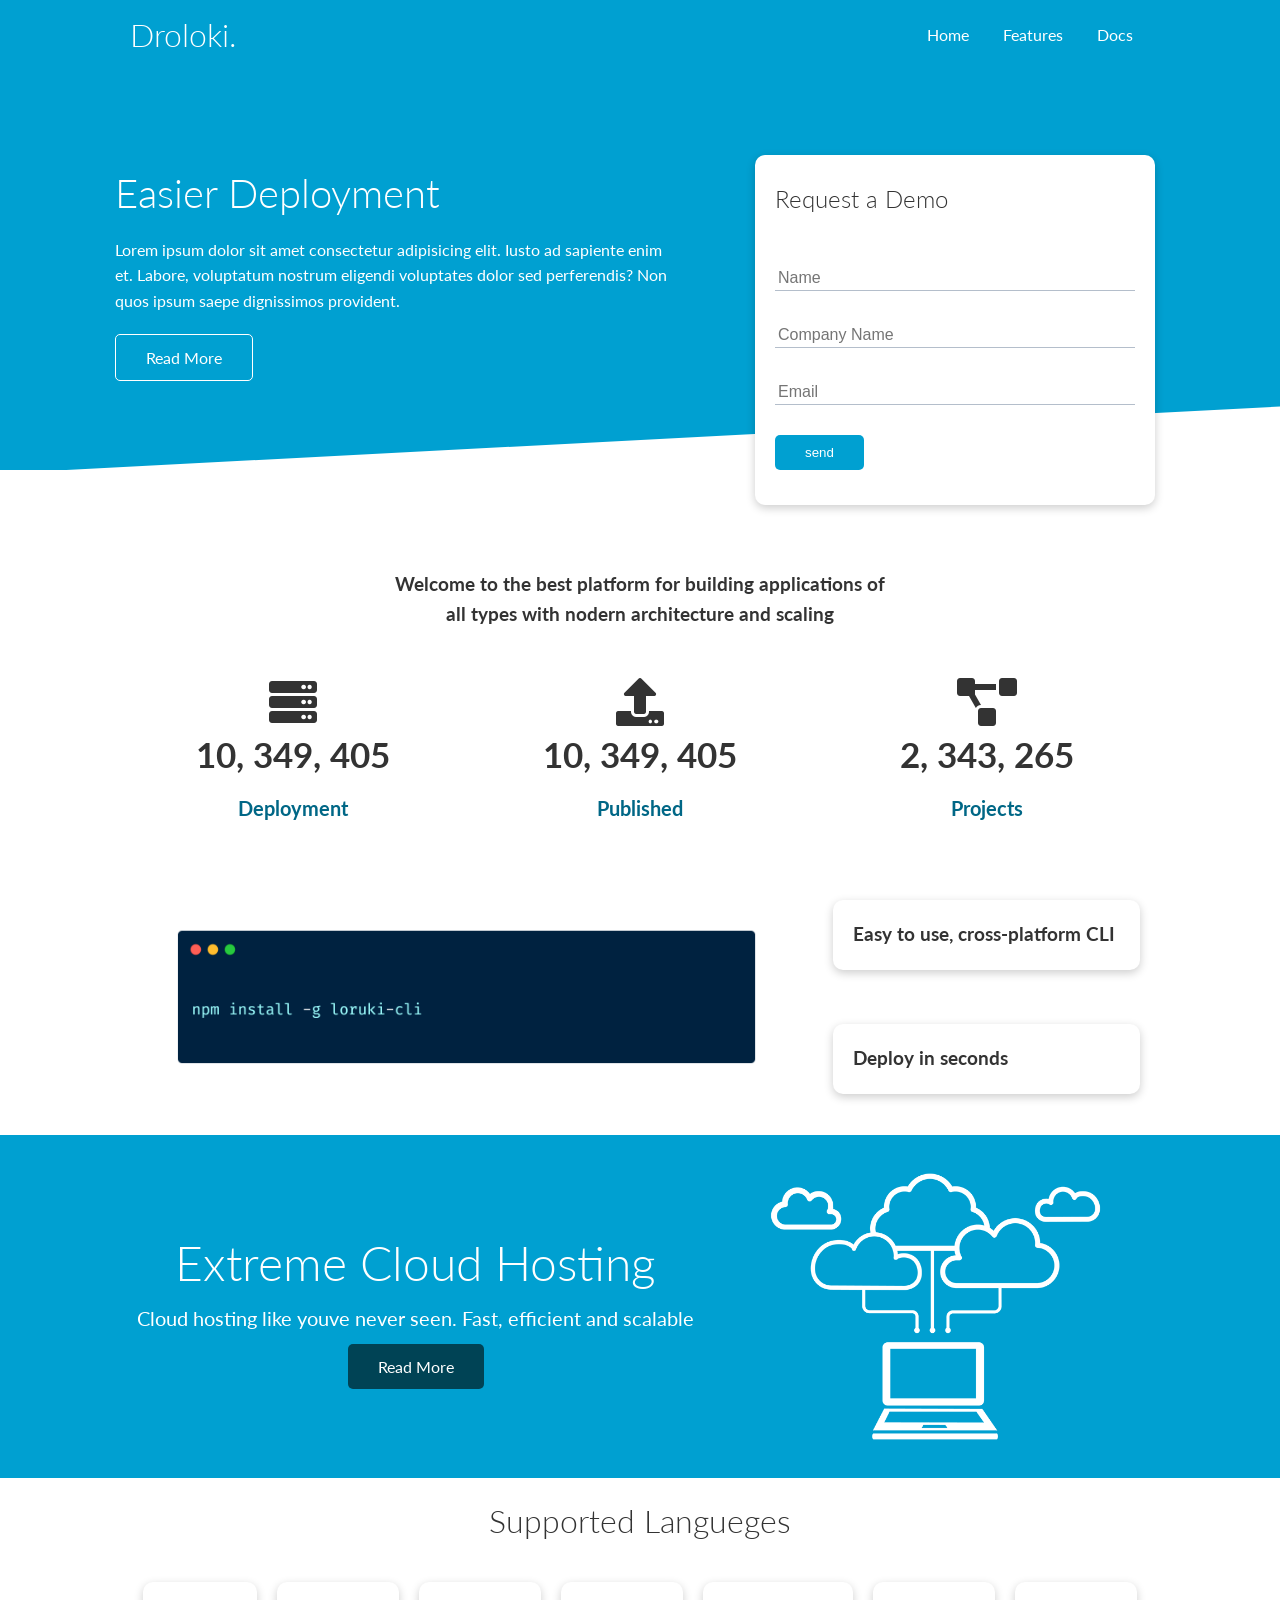
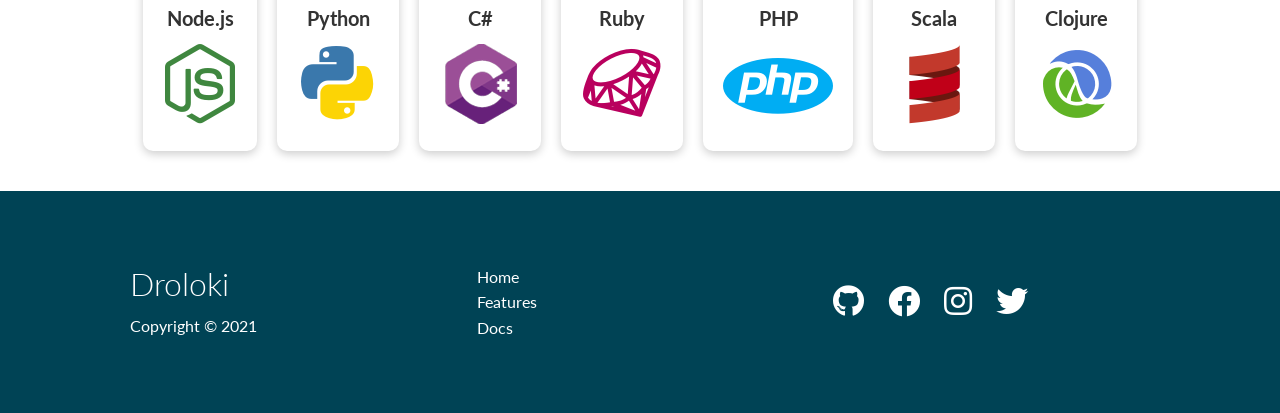
==== index.html @ 1ea9c59c "Initial commit" ====
<!DOCTYPE html>
<html lang="en">
	<head>
		<meta charset="UTF-8" />
		<meta http-equiv="X-UA-Compatible" content="IE=edge" />
		<meta name="viewport" content="width=device-width, initial-scale=1.0" />
		<link
			rel="stylesheet"
			href="https://cdnjs.cloudflare.com/ajax/libs/font-awesome/5.15.2/css/all.min.css"
			integrity="sha512-HK5fgLBL+xu6dm/Ii3z4xhlSUyZgTT9tuc/hSrtw6uzJOvgRr2a9jyxxT1ely+B+xFAmJKVSTbpM/CuL7qxO8w=="
			crossorigin="anonymous"
		/>
		<link rel="stylesheet" href="css/style.css" />
		<link rel="stylesheet" href="css/utilities.css" />
		<title>Droloki | Drol Hosting For Everyone</title>
	</head>
	<body>
		<!-- Navbar -->
		<div class="navbar">
			<div class="container flex">
				<h1 class="logo">Droloki.</h1>
				<nav>
					<ul>
						<li><a href="index.html">Home</a></li>
						<li><a href="features.html">Features</a></li>
						<li><a href="docs.html">Docs</a></li>
					</ul>
				</nav>
			</div>
		</div>
		<!-- Showcase -->
		<section class="showcase">
			<div class="container grid">
				<div class="showcase-text">
					<h1>Easier Deployment</h1>
					<p>
						Lorem ipsum dolor sit amet consectetur adipisicing elit. Iusto ad
						sapiente enim et. Labore, voluptatum nostrum eligendi voluptates
						dolor sed perferendis? Non quos ipsum saepe dignissimos provident.
					</p>
					<a class="btn btn-outline" href="features.html">Read More</a>
				</div>
				<div class="showcase-form card">
					<h2>Request a Demo</h2>
					<form
						name="contact"
						method="POST"
						netlify-honeypot="bot-field"
						data-netlify="true"
					>
						<input type="hidden" name="form-name" value="contact" />
						<p class="hidden">
							<label
								>Don’t fill this out if you’re human: <input name="bot-field"
							/></label>
						</p>
						<div class="form-control">
							<input type="text" name="name" placeholder="Name" required />
						</div>
						<div class="form-control">
							<input
								type="text"
								name="company"
								placeholder="Company Name"
								required
							/>
						</div>
						<div class="form-control">
							<input type="email" name="email" placeholder="Email" required />
						</div>
						<input type="submit" value="send" class="btn btn-primary" />
					</form>
				</div>
			</div>
		</section>

		<!-- Stats -->
		<section class="stats">
			<div class="container">
				<h3 class="stats-heading text-center my-1">
					Welcome to the best platform for building applications of all types
					with nodern architecture and scaling
				</h3>

				<div class="grid grid-3 text-center my-4">
					<div>
						<i class="fas fa-server fa-3x"></i>
						<h3>10, 349, 405</h3>
						<p class="text-secondary">Deployment</p>
					</div>
					<div>
						<i class="fas fa-upload fa-3x"></i>
						<h3>10, 349, 405</h3>
						<p class="text-secondary">Published</p>
					</div>
					<div>
						<i class="fas fa-project-diagram fa-3x"></i>
						<h3>2, 343, 265</h3>
						<p class="text-secondary">Projects</p>
					</div>
				</div>
			</div>
		</section>

		<!-- Cli -->

		<section class="cli">
			<div class="container grid">
				<img src="images/cli.png" alt="cli" />
				<div class="card"><h3>Easy to use, cross-platform CLI</h3></div>
				<div class="card"><h3>Deploy in seconds</h3></div>
			</div>
		</section>

		<!-- Cloud -->
		<section class="cloud bg-primary my-2 py-2">
			<div class="container grid">
				<div class="text-center">
					<h2 class="lg">Extreme Cloud Hosting</h2>
					<p class="lead my1">
						Cloud hosting like youve never seen. Fast, efficient and scalable
					</p>
					<a href="features.html" class="btn btn-dark">Read More</a>
				</div>
				<img src="images/cloud.png" alt="cloud" />
			</div>
		</section>

		<!-- Languages -->
		<section class="languages">
			<h2 class="md text-center my-2">Supported Langueges</h2>
			<div class="container flex">
				<div class="card">
					<h4>Node.js</h4>
					<img src="images/logos/node.png" alt="" />
				</div>
				<div class="card">
					<h4>Python</h4>
					<img src="images/logos/python.png" alt="" />
				</div>
				<div class="card">
					<h4>C#</h4>
					<img src="images/logos/csharp.png" alt="" />
				</div>
				<div class="card">
					<h4>Ruby</h4>
					<img src="images/logos/ruby.png" alt="" />
				</div>
				<div class="card">
					<h4>PHP</h4>
					<img src="images/logos/php.png" alt="" />
				</div>
				<div class="card">
					<h4>Scala</h4>
					<img src="images/logos/scala.png" alt="" />
				</div>
				<div class="card">
					<h4>Clojure</h4>
					<img src="images/logos/clojure.png" alt="" />
				</div>
			</div>
		</section>
		<!-- Footer -->
		<footer class="footer bg-dark py-5">
			<div class="container grid grid-3">
				<div>
					<h1>Droloki</h1>
					<p>Copyright &copy; 2021</p>
				</div>
				<nav>
					<ul>
						<li><a href="index.html">Home</a></li>
						<li><a href="features.html">Features</a></li>
						<li><a href="docs.html">Docs</a></li>
					</ul>
				</nav>
				<div class="social">
					<a href="#"><i class="fab fa-github fa-2x"></i></a>
					<a href="#"><i class="fab fa-facebook fa-2x"></i></a>
					<a href="#"><i class="fab fa-instagram fa-2x"></i></a>
					<a href="#"><i class="fab fa-twitter fa-2x"></i></a>
				</div>
			</div>
		</footer>
	</body>
</html>
---- css/style.css ----
@import url("https://fonts.googleapis.com/css2?family=Lato:wght@300&display=swap");

:root {
	--primary-color: #00a0d1;
	--secondary-color: #006786;
	--dark-color: #004355;
	--light-color: #f4f4f4;
	--success-color: #5cb85c;
	--error-color: #d9534f;
}

* {
	box-sizing: border-box;
	padding: 0;
	margin: 0;
}

body {
	font-family: "Lato", sans-serif;
	color: #333;
	line-height: 1.6;
}

ul {
	list-style-type: none;
}

a {
	text-decoration: none;
	color: #333;
}

h1,
h2 {
	font-weight: 300;
	line-height: 1.2;
	margin: 10px 0;
}

p {
	margin: 10px 0;
}

img {
	width: 100%;
}

code,
pre {
	background: #333;
	color: #fff;
	padding: 10px;
}

.hidden {
	visibility: hidden;
	height: 0;
}

/* Navbar */

.navbar {
	background-color: var(--primary-color);
	color: #fff;
	height: 70px;
}

.navbar ul {
	display: flex;
}

.navbar a {
	padding: 10px;
	margin: 0 5px;
	color: #fff;
	transition: all 0.4s ease;
	border: 2px #ffffff00 solid;
}

.navbar a:hover {
	border-bottom: 2px #ffffff solid;
}

.navbar .flex {
	justify-content: space-between;
}

/* Showcase */

.showcase {
	height: 400px;
	background-color: var(--primary-color);
	color: white;
	position: relative;
}

.showcase h1 {
	font-size: 40px;
}

.showcase p {
	margin: 20px 0;
}

.showcase-text {
	animation: slideInFromLeft 1s ease-in;
}

.showcase .grid {
	grid-template-columns: 55% 45%;
	gap: 30px;
	overflow: visible;
}

.showcase-form {
	position: relative;
	top: 60px;
	height: 350px;
	width: 400px;
	padding: 40px;
	z-index: 100;
	justify-self: flex-end;
	animation: slideInFromRight 1s ease-in;
}

.showcase .form-control {
	margin: 30px 0;
}

.showcase-form input[type="text"],
.showcase-form input[type="email"] {
	border: 0;
	border-bottom: 1px solid #b4becb;
	width: 100%;
	padding: 3px;
	font-size: 16px;
}

.showcase-form input:focus {
	outline: none;
}

.showcase::before,
.showcase::before {
	content: "";
	position: absolute;
	height: 100px;
	bottom: -70px;
	right: 0;
	left: 0;
	background: #fff;
	transform: skewY(-3deg);
	-webkit-transform: skewY(-3deg);
	-moz-transform: skewY(-3deg);
	-ms-transform: skewY(-3deg);
}

/* Stats */

.stats {
	padding-top: 100px;
	animation: slideInFromBottom 1s ease-in;
}

.stats-heading {
	max-width: 500px;
	margin: auto;
}

.stats .grid h3 {
	font-size: 35px;
}

.stats .grid p {
	font-size: 20px;
	font-weight: bold;
}

/* cli */

.cli .grid {
	grid-template-columns: repeat(3, 1fr);
	grid-template-rows: repeat(2, 1fr);
}

.cli .grid > *:first-child {
	grid-column: 1 / span 2;
	grid-row: 1 / span 2;
}

/* Cloud */

.cloud .grid {
	grid-template-columns: 4fr 3fr;
}

/* Languages */

.languages .flex {
	flex-wrap: wrap;
}

.languages .card {
	text-align: center;
	margin: 18px 10px 40px;
	transition: transform 0.2s ease-in;
}

.languages .card h4 {
	font-size: 20px;
	margin-bottom: 10px;
}

.languages .card:hover {
	transform: translateY(-15px);
}

/* Footer */

.footer .social a {
	margin: 0 10px;
}

/* Animations */

@keyframes slideInFromLeft {
	0% {
		transform: translateX(-100%);
	}
	100% {
		transform: translateX(0);
	}
}

@keyframes slideInFromRight {
	0% {
		transform: translateX(100%);
	}
	100% {
		transform: translateX(0);
	}
}

@keyframes slideInFromTop {
	0% {
		transform: translateY(-100%);
	}
	100% {
		transform: translateX(0);
	}
}

@keyframes slideInFromBottom {
	0% {
		transform: translateY(100%);
	}
	100% {
		transform: translateX(0);
	}
}

/* Tablets & Under */
@media (max-width: 768px) {
	.grid,
	.showcase .grid,
	.stats .grid,
	.cli .grid,
	.cloud .grid,
	.features-main .grid,
	.docs-main .grid {
		grid-template-columns: 1fr !important;
		grid-template-rows: 1fr;
	}

	.navbar li {
		animation: slideInFromTop 1s ease-in;
	}

	.navbar .logo {
		animation: slideInFromTop 1s ease-in;
	}

	.showcase {
		height: auto;
	}

	.showcase-text {
		text-align: center;
		margin-top: 40px;
		animation: slideInFromTop 1s ease-in;
	}

	.showcase-form {
		justify-self: center;
		margin: auto;
		animation: slideInFromBottom 1s ease-in;
	}
	.cli {
		animation: slideInFromBottom 1s ease-in;
	}
	.cli .grid > *:first-child {
		grid-column: 1;
		grid-row: 1;
	}
	.social {
		display: flex;
		align-items: center;
		justify-content: center;
		flex-wrap: wrap;
	}
	.social i {
		margin-top: 10px;
	}

	.features-head,
	.features-sub-head,
	.docs-head {
		text-align: center;
	}

	.features-head img,
	.features-sub-head img,
	.docs-head img {
		justify-self: center !important;
	}

	.features-main .grid > *:first-child,
	.features-main .grid > *:nth-child(2) {
		grid-column: 1 !important;
	}
}

/* Mobile */
@media (max-width: 500px) {
	.navbar {
		height: 110px;
	}

	.navbar .flex {
		flex-direction: column;
	}

	.navbar ul {
		padding: 10px;
		background: rgba(0, 0, 0, 0.1);
	}
}
---- css/utilities.css ----
.container {
	max-width: 1100px;
	margin: 0 auto;
	overflow: auto;
	padding: 0 40px;
}

.card {
	background-color: #fff;
	border-radius: 10px;
	box-shadow: 0 3px 10px rgba(0, 0, 0, 0.2);
	padding: 20px;
	margin: 10px;
	color: #333;
}

.btn {
	display: inline-block;
	padding: 10px 30px;
	cursor: pointer;
	background-color: var(--primary-color);
	color: #fff;
	border: none;
	border-radius: 5px;
}

.btn-outline {
	background-color: transparent;
	border: 1px #fff solid;
}

.btn:hover {
	transform: scale(0.98);
}

/* Backgrounds & Couloured Buttons */

.bg-primary,
.btn-primary {
	background-color: var(--primary-color);
	color: #fff;
}

.bg-secondary,
.btn-secondary {
	background-color: var(--secondary-color);
	color: #fff;
}

.bg-dark,
.btn-dark {
	background-color: var(--dark-color);
	color: #fff;
}

.bg-light,
.btn-light {
	background-color: var(--light-color);
	color: #333;
}

.bg-primary a,
.btn-primary a,
.bg-secondary a,
.btn-secondary a,
.bg-dark a,
.btn-dark a {
	color: #fff;
}

/* Text colours */

.text-primary {
	color: var(--primary-color);
}

.text-primary {
	color: var(--primary-color);
}

.text-secondary {
	color: var(--secondary-color);
}

.text-dark {
	color: var(--dark-color);
}

.text-light {
	color: var(--light-color);
}

/* text Sizes */

.lead {
	font-size: 20px;
}

.sm {
	font-size: 1rem;
}
.md {
	font-size: 2rem;
}

.lg {
	font-size: 3rem;
}

.xl {
	font-size: 4rem;
}

.text-center {
	text-align: center;
}

/* Alert */

.alert {
	background-color: var(--light-color);
	padding: 10px 20px;
	font-weight: bold;
	margin: 15px 0;
}

.alert i {
	margin-right: 10px;
}

.alert-success {
	background-color: var(--success-color);
	color: #fff;
}

.alert-error {
	background-color: var(--error-color);
	color: #fff;
}

.flex {
	display: flex;
	justify-content: center;
	align-items: center;
	height: 100%;
}

.grid {
	display: grid;
	grid-template-columns: repeat(2, 1fr);
	gap: 20px;
	justify-content: center;
	align-items: center;
	height: 100%;
}

.grid-3 {
	grid-template-columns: repeat(3, 1fr);
}

/* Margin */

.py-1 {
	margin: 1rem 0;
}

.my-2 {
	margin: 1.5rem 0;
}

.my-3 {
	margin: 2rem 0;
}

.my-4 {
	margin: 3rem 0;
}

.my-5 {
	margin: 4rem 0;
}

.m-1 {
	margin: 1rem;
}

.m-2 {
	margin: 1.5rem;
}

.m-3 {
	margin: 2rem;
}

.m-4 {
	margin: 3rem;
}

.m-5 {
	margin: 4rem;
}

/* Margin */

.py-1 {
	padding: 1rem 0;
}

.py-2 {
	padding: 1.5rem 0;
}

.py-3 {
	padding: 2rem 0;
}

.py-4 {
	padding: 3rem 0;
}

.py-5 {
	padding: 4rem 0;
}

.p-1 {
	padding: 1rem;
}

.p-2 {
	padding: 1.5rem;
}

.p-3 {
	padding: 2rem;
}

.p-4 {
	padding: 3rem;
}

.p-5 {
	padding: 4rem;
}
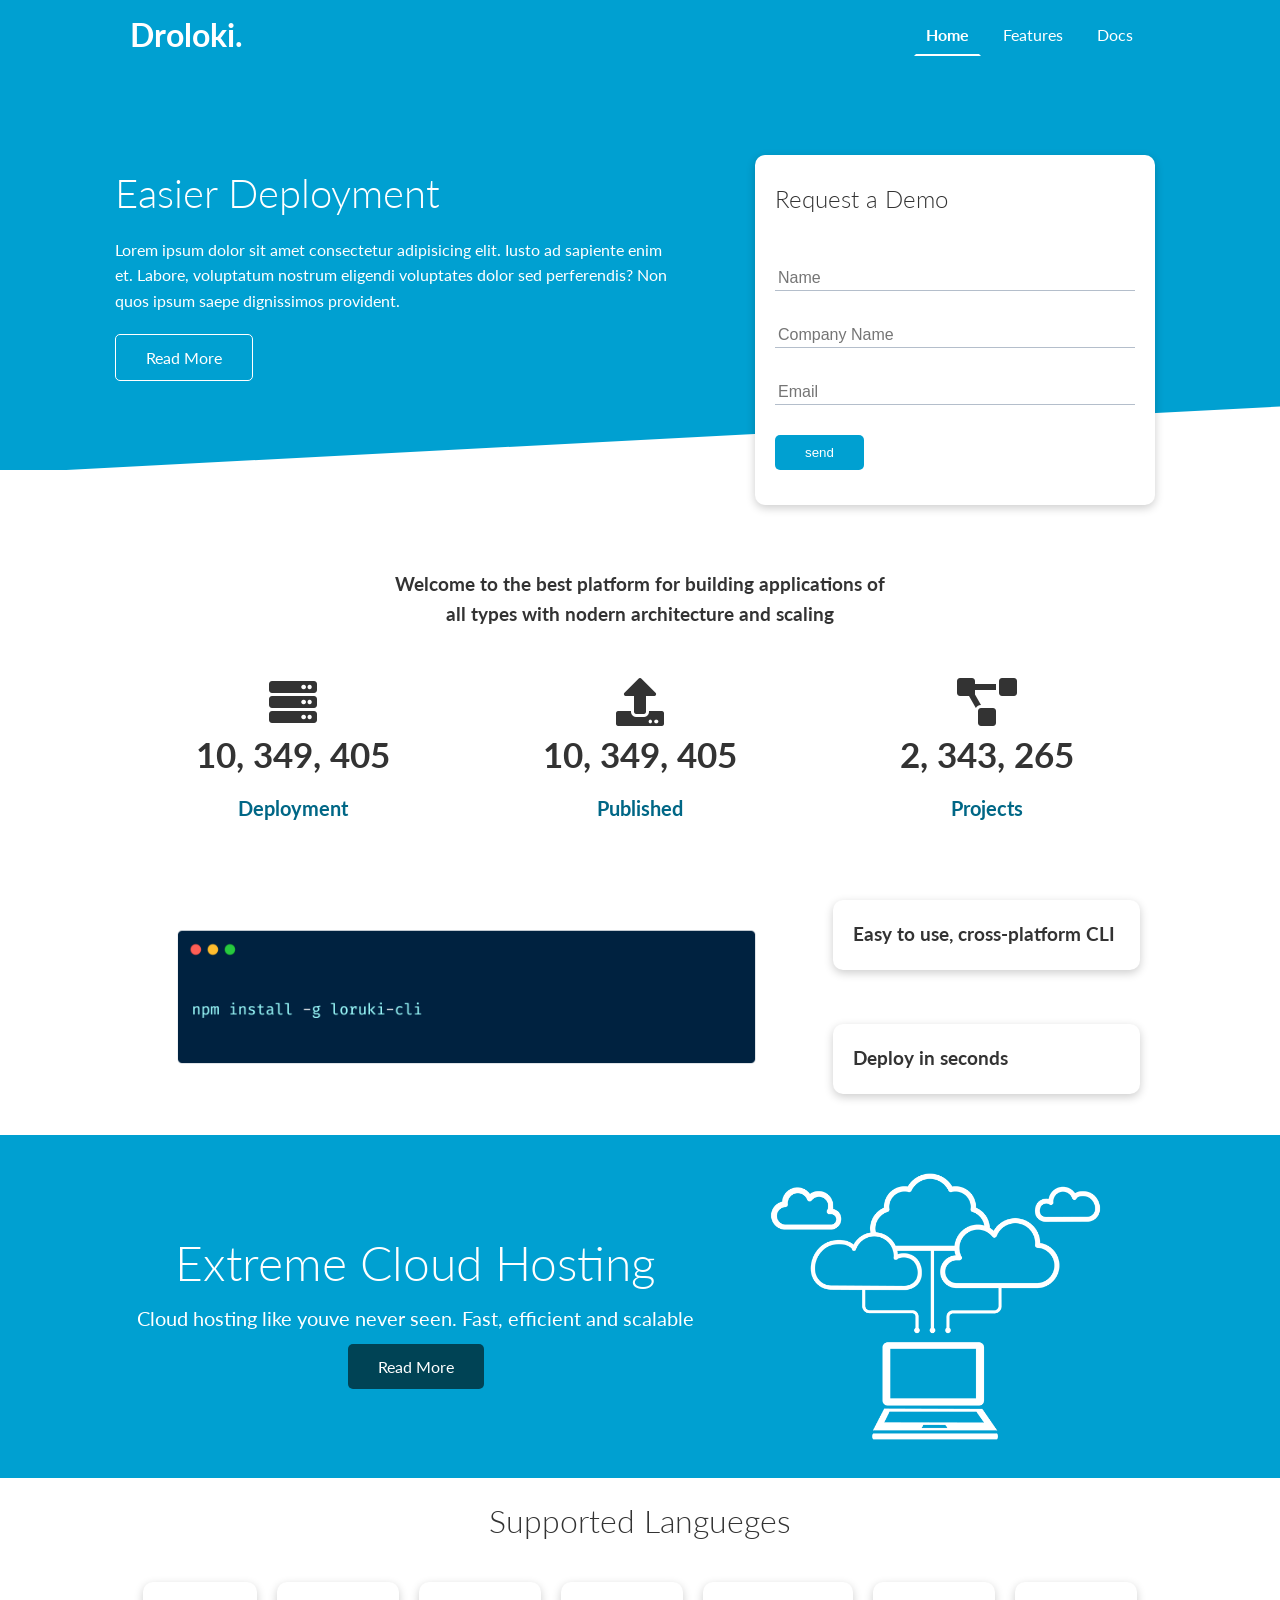
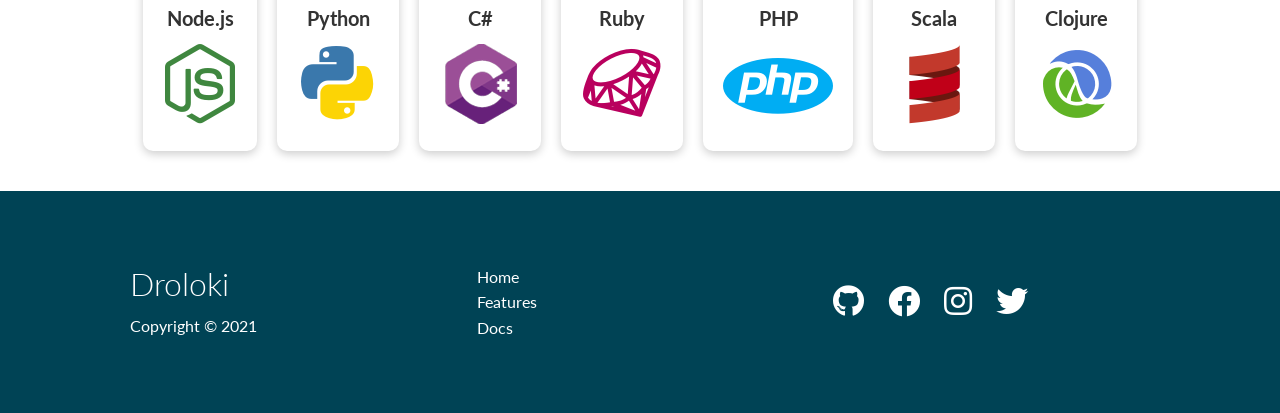
==== commit 2488d69d: "Updated Style" ====
--- a/index.html
+++ b/index.html
@@ -21,7 +21,7 @@
 				<h1 class="logo">Droloki.</h1>
 				<nav>
 					<ul>
-						<li><a href="index.html">Home</a></li>
+						<li><a href="index.html" class="active-menu">Home</a></li>
 						<li><a href="features.html">Features</a></li>
 						<li><a href="docs.html">Docs</a></li>
 					</ul>
--- a/css/style.css
+++ b/css/style.css
@@ -59,6 +59,11 @@
 
 /* Navbar */
 
+.active-menu {
+	font-weight: bold;
+	border-bottom: 2px solid #fff !important;
+}
+
 .navbar {
 	background-color: var(--primary-color);
 	color: #fff;
@@ -78,11 +83,15 @@
 }
 
 .navbar a:hover {
-	border-bottom: 2px #ffffff solid;
+	border-bottom: 2px #ffffff99 solid;
 }
 
 .navbar .flex {
 	justify-content: space-between;
+}
+
+.navbar .logo {
+	font-weight: bold;
 }
 
 /* Showcase */
@@ -226,36 +235,44 @@
 @keyframes slideInFromLeft {
 	0% {
 		transform: translateX(-100%);
+		opacity: 0;
 	}
 	100% {
 		transform: translateX(0);
+		opacity: 1;
 	}
 }
 
 @keyframes slideInFromRight {
 	0% {
 		transform: translateX(100%);
+		opacity: 0;
 	}
 	100% {
 		transform: translateX(0);
+		opacity: 1;
 	}
 }
 
 @keyframes slideInFromTop {
 	0% {
 		transform: translateY(-100%);
+		opacity: 0;
 	}
 	100% {
 		transform: translateX(0);
+		opacity: 1;
 	}
 }
 
 @keyframes slideInFromBottom {
 	0% {
 		transform: translateY(100%);
+		opacity: 0;
 	}
 	100% {
 		transform: translateX(0);
+		opacity: 1;
 	}
 }
 
